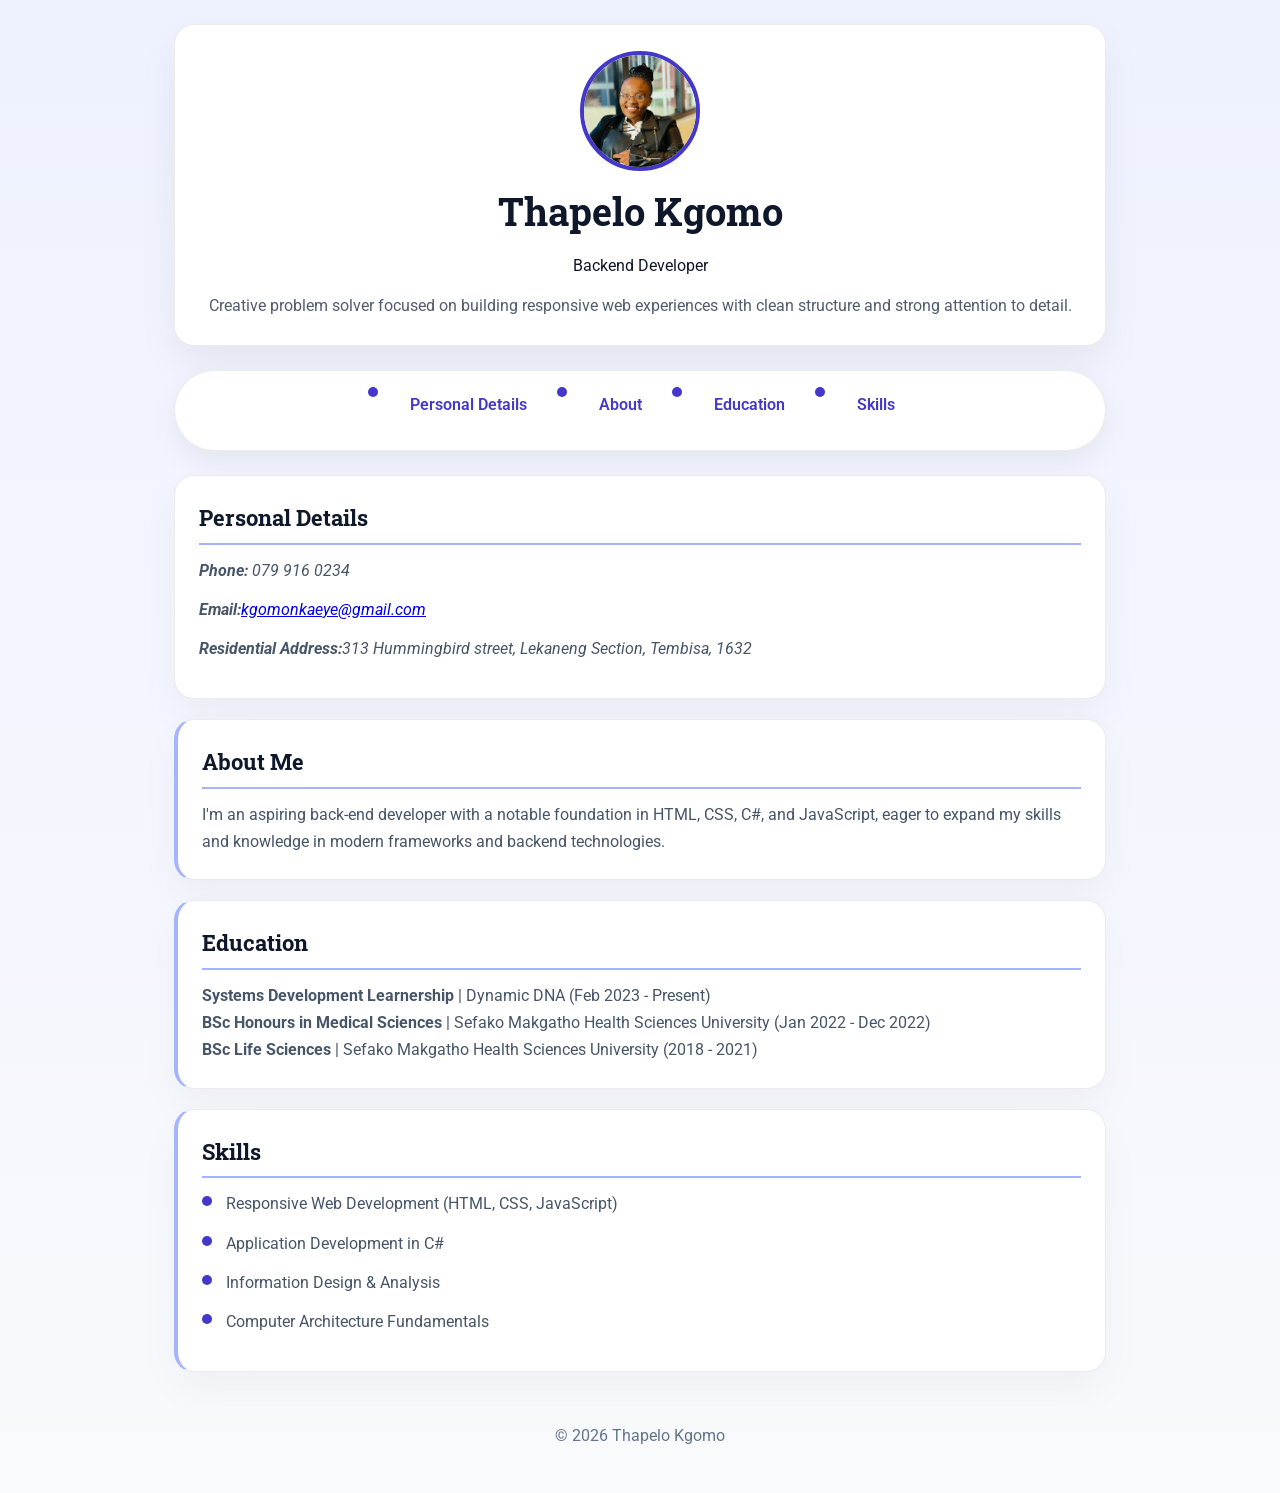
==== index.html @ 4e6461d1 "updated" ====
<!DOCTYPE html>
<html lang="en">
<head>
	<meta charset="UTF-8"> 
	<meta name="viewport" content="width=device-width, initial-scale=1.0">
	<title>MY CV</title>
	<link rel="stylesheet" href="style.css">
	<link href="https://fonts.googleapis.com/css2?family=Roboto:wght@300;400;500;700&family=Roboto+Slab:wght@400;700&display=swap" rel="stylesheet">
</head>
<body>
	<header>
		<figure> 
			<img src="IMG_2138.JPG" alt="Thapelo Kgomo Profile Photo" class="profile-photo">
			<figcaption>
				<h1>Thapelo Kgomo</h1>
				<p>Backend Developer</p>
				<p class="tagline">Creative problem solver focused on building responsive web experiences with clean structure and strong attention to detail.</p>
			</figcaption>
		</figure>   
	</header> 

	<nav>
		<ul>
			<li><a href="#personal-details">Personal Details</a></li>
			<li><a href="#About">About</a></li>
			<li><a href="#Education">Education</a></li>
			<li><a href="#Skills">Skills</a></li>
		</ul>
	</nav>

<main class="container">
		<section id="personal-details">
			<h2>Personal Details</h2>
			<address>
				<p><strong>Phone:</strong> 079 916 0234</p>
				<p><strong>Email:</strong><a href="mailto:kgomonkaeye@gmail.com">kgomonkaeye@gmail.com</a></p>
				<p><strong>Residential Address:</strong>313 Hummingbird street, Lekaneng Section, Tembisa, 1632</p>
			</address>
		</section>
		
		<section id="About">
			<h2>About Me</h2>
			<p>I'm an aspiring back-end developer with a notable foundation in HTML, CSS, C#, and JavaScript, eager to expand my skills and knowledge in modern frameworks and backend technologies.</p>
		</section>
		
		<section id="Education">
			<h2>Education</h2>
			<p><strong>Systems Development Learnership</strong> | Dynamic DNA (Feb 2023 - Present)</p>
			<p><strong>BSc Honours in Medical Sciences</strong> | Sefako Makgatho Health Sciences University (Jan 2022 - Dec 2022)</p>
			<p><strong>BSc Life Sciences</strong> | Sefako Makgatho Health Sciences University (2018 - 2021)</p>
		</section>
		
		<section id="Skills">
			<h2>Skills</h2>
			<ul>
				<li>Responsive Web Development (HTML, CSS, JavaScript)</li>
				<li>Application Development in C#</li>
				<li>Information Design & Analysis</li>
				<li>Computer Architecture Fundamentals</li>
			</ul>
		</section>
</main>

<footer>
	<p>&copy; 2026 Thapelo Kgomo</p>
</footer>

</body>
</html>
---- style.css ----
/* Reset */
* {
  margin: 0;
  padding: 0;
  box-sizing: border-box;
}

body {
  font-family: 'Roboto', sans-serif;
  line-height: 1.7;
  background: linear-gradient(180deg, #eef2ff 0%, #f8fafc 100%);
  color: #0f172a;
  max-width: 980px;
  margin: 0 auto;
  padding: 24px;
}

h1, h2 {
  font-family: 'Roboto Slab', serif;
}

h1 {
  font-size: 2.4em;
  color: #0f172a;
  margin-bottom: 8px;
}

h2 {
  font-size: 1.4em;
  color: #0f172a;
  margin-bottom: 12px;
  border-bottom: 2px solid #a5b4fc;
  padding-bottom: 6px;
}

header {
  text-align: center;
  margin-bottom: 24px;
  background: white;
  color: #0f172a;
  padding: 26px 24px;
  border-radius: 20px;
  border: 1px solid rgba(15, 23, 42, 0.08);
  box-shadow: 0 18px 40px rgba(15, 23, 42, 0.06);
}

.header-content {
  display: flex;
  align-items: center;
  justify-content: center;
  gap: 22px;
  flex-wrap: wrap;
}

.profile-photo {
  width: 120px;
  height: 120px;
  border-radius: 50%;
  object-fit: cover;
  border: 4px solid #4338ca;
}

.header-text {
  text-align: left;
  max-width: 520px;
}

.header-text p {
  font-size: 1.05em;
  color: #475569;
  margin-top: 10px;
}

.tagline {
  color: #475569;
  opacity: 0.95;
  margin-top: 12px;
}

nav {
  margin: 24px 0;
}

nav ul {
  display: flex;
  flex-wrap: wrap;
  justify-content: center;
  gap: 12px;
  list-style: none;
  background: white;
  padding: 10px 14px;
  border-radius: 999px;
  border: 1px solid rgba(15, 23, 42, 0.08);
  box-shadow: 0 12px 30px rgba(15, 23, 42, 0.06);
}

nav a {
  display: inline-block;
  text-decoration: none;
  color: #4338ca;
  font-weight: 600;
  padding: 10px 18px;
  border-radius: 999px;
  transition: background-color 0.25s ease, transform 0.25s ease, color 0.25s ease;
}

nav a:hover,
nav a:focus {
  background: rgba(67, 56, 202, 0.1);
  color: #1e3a8a;
  transform: translateY(-1px);
}

nav a.active {
  background: #4338ca;
  color: white;
}

.container {
  display: grid;
  gap: 20px;
}

section {
  background: white;
  padding: 24px;
  border-radius: 20px;
  border: 1px solid rgba(15, 23, 42, 0.08);
  box-shadow: 0 18px 40px rgba(15, 23, 42, 0.04);
}

section h2 {
  font-size: 1.35em;
}

section p,
section address,
section ul {
  color: #475569;
}

section:not(:first-child) {
  border-left: 4px solid #a5b4fc;
}

section p,
section address,
section ul {
  color: #475569;
}

address p {
  margin-bottom: 12px;
}

ul {
  list-style: none;
  padding-left: 0;
}

ul li {
  margin-bottom: 12px;
  padding-left: 24px;
  position: relative;
}

ul li:before {
  content: "";
  width: 10px;
  height: 10px;
  background: #4338ca;
  border-radius: 50%;
  position: absolute;
  left: 0;
  top: 6px;
}

footer {
  text-align: center;
  margin-top: 30px;
  padding: 20px 0;
  color: #64748b;
}

/* Responsive */
@media (max-width: 700px) {
  .header-content {
    flex-direction: column;
    text-align: center;
  }
  .header-text {
    text-align: center;
  }
  body {
    padding: 16px;
  }
  section {
    padding: 22px;
  }
  nav ul {
    justify-content: center;
  }
}

@media (max-width: 900px) {
  .container {
    grid-template-columns: 1fr;
  }
}

@media (max-width: 700px) {
  .header-content {
    flex-direction: column;
    text-align: center;
  }
  .header-text {
    text-align: center;
  }
  body {
    padding: 16px;
  }
  section {
    padding: 22px;
  }
  nav ul {
    justify-content: center;
  }
}

@media (max-width: 520px) {
  nav ul {
    flex-direction: column;
    gap: 10px;
    padding: 12px;
  }
  nav a {
    width: 100%;
    text-align: center;
  }
}
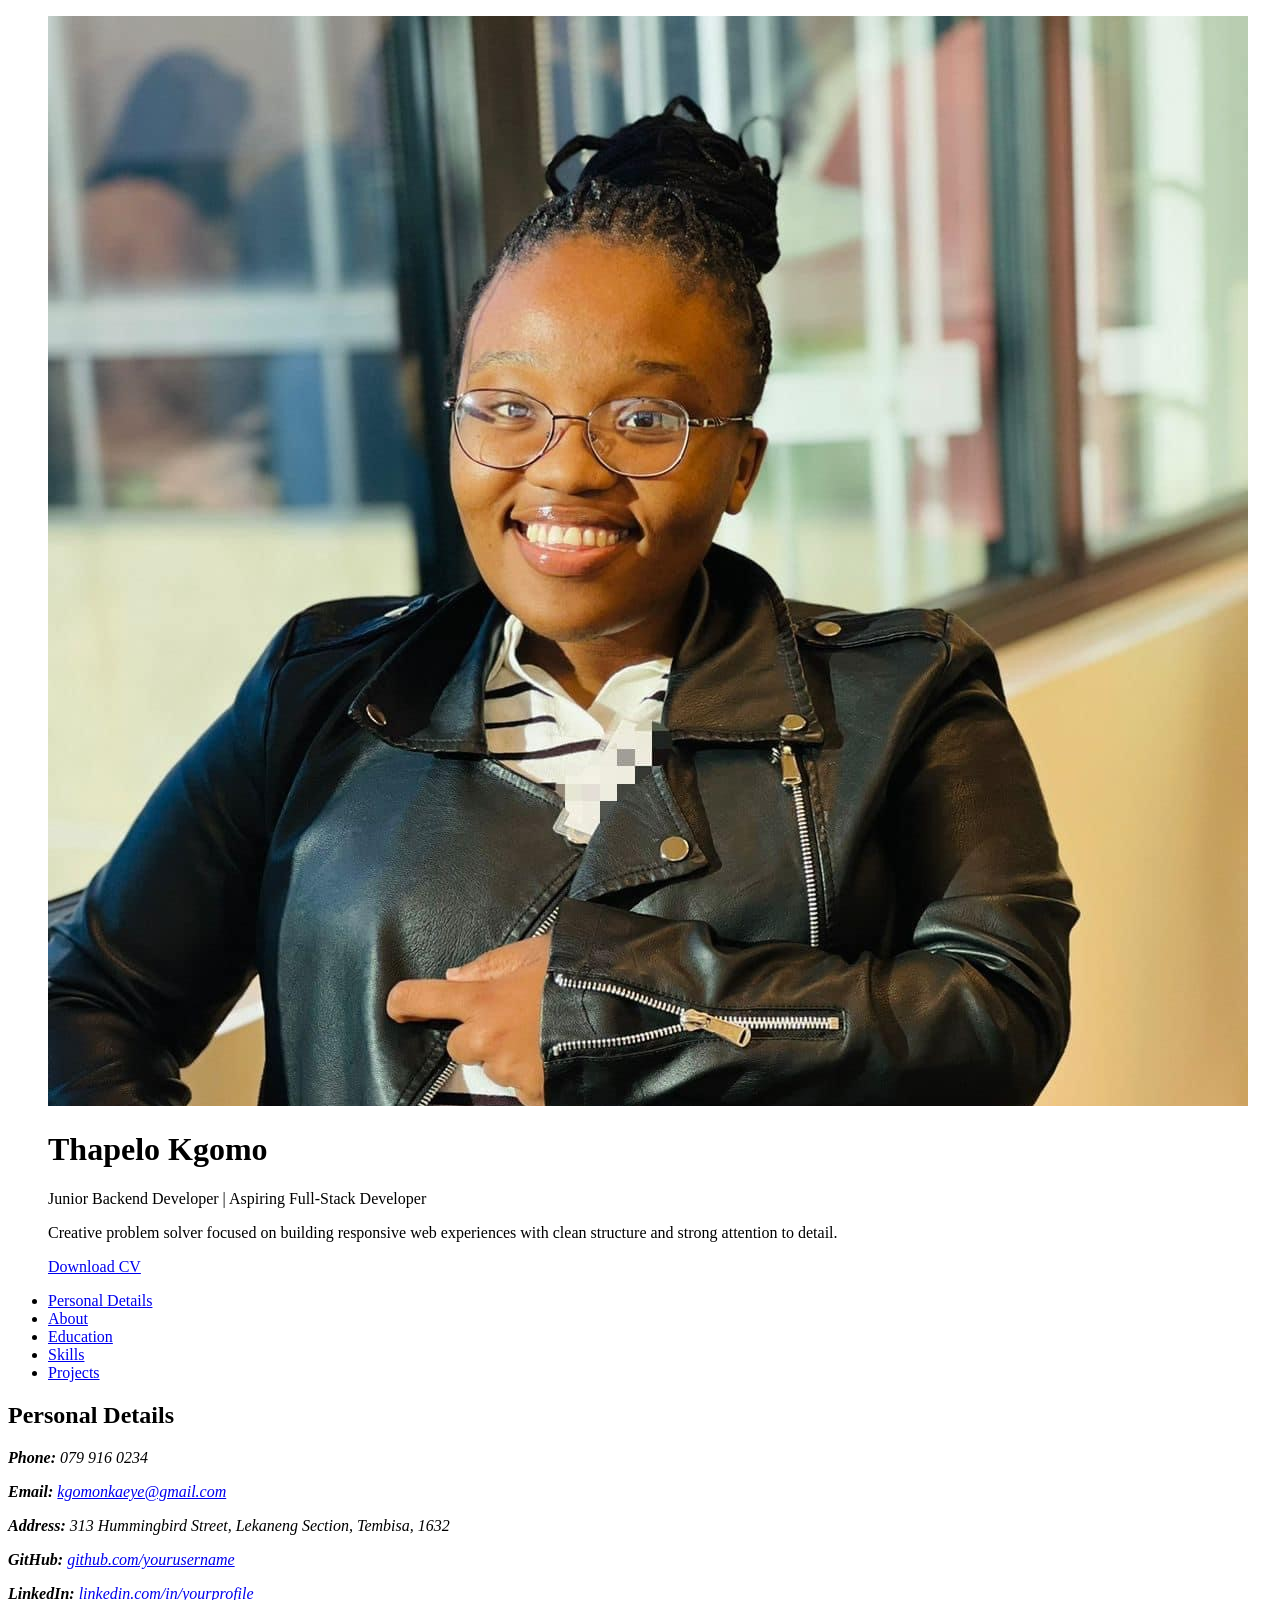
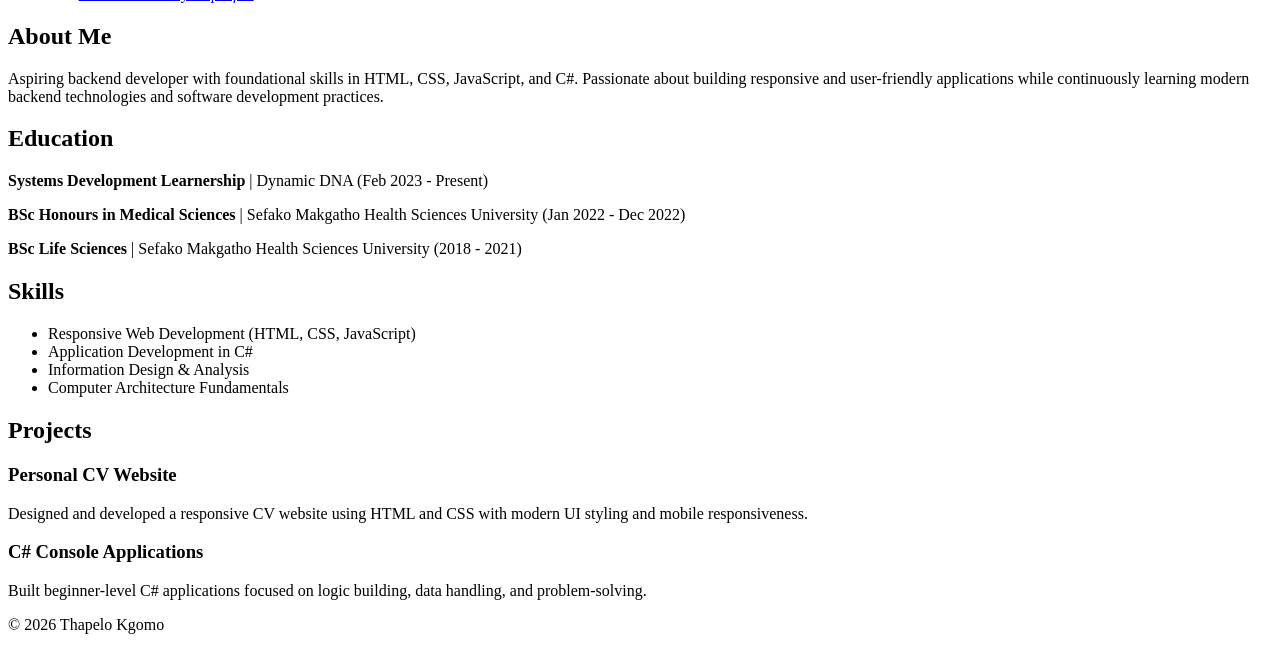
==== commit 9c56bac2: "new cv template" ====
--- a/index.html
+++ b/index.html
@@ -1,72 +1,181 @@
 <!DOCTYPE html>
 <html lang="en">
 <head>
-	<meta charset="UTF-8"> 
-	<meta name="viewport" content="width=device-width, initial-scale=1.0">
-	<title>MY CV</title>
-	<link rel="stylesheet" href="style.css">
-	<link href="https://fonts.googleapis.com/css2?family=Roboto:wght@300;400;500;700&family=Roboto+Slab:wght@400;700&display=swap" rel="stylesheet">
+  <meta charset="UTF-8">
+  <meta name="viewport" content="width=device-width, initial-scale=1.0">
+
+  <title>Thapelo Kgomo | Backend Developer</title>
+
+  <link rel="stylesheet" href="style.css">
+
+  <link href="https://fonts.googleapis.com/css2?family=Roboto:wght@300;400;500;700&family=Roboto+Slab:wght@400;700&display=swap" rel="stylesheet">
 </head>
+
 <body>
-	<header>
-		<figure> 
-			<img src="IMG_2138.JPG" alt="Thapelo Kgomo Profile Photo" class="profile-photo">
-			<figcaption>
-				<h1>Thapelo Kgomo</h1>
-				<p>Backend Developer</p>
-				<p class="tagline">Creative problem solver focused on building responsive web experiences with clean structure and strong attention to detail.</p>
-			</figcaption>
-		</figure>   
-	</header> 
 
-	<nav>
-		<ul>
-			<li><a href="#personal-details">Personal Details</a></li>
-			<li><a href="#About">About</a></li>
-			<li><a href="#Education">Education</a></li>
-			<li><a href="#Skills">Skills</a></li>
-		</ul>
-	</nav>
+  <header>
+    <figure>
+      <img src="IMG_2138.JPG"
+           alt="Thapelo Kgomo Profile Photo"
+           class="profile-photo">
 
-<main class="container">
-		<section id="personal-details">
-			<h2>Personal Details</h2>
-			<address>
-				<p><strong>Phone:</strong> 079 916 0234</p>
-				<p><strong>Email:</strong><a href="mailto:kgomonkaeye@gmail.com">kgomonkaeye@gmail.com</a></p>
-				<p><strong>Residential Address:</strong>313 Hummingbird street, Lekaneng Section, Tembisa, 1632</p>
-			</address>
-		</section>
-		
-		<section id="About">
-			<h2>About Me</h2>
-			<p>I'm an aspiring back-end developer with a notable foundation in HTML, CSS, C#, and JavaScript, eager to expand my skills and knowledge in modern frameworks and backend technologies.</p>
-		</section>
-		
-		<section id="Education">
-			<h2>Education</h2>
-			<p><strong>Systems Development Learnership</strong> | Dynamic DNA (Feb 2023 - Present)</p>
-			<p><strong>BSc Honours in Medical Sciences</strong> | Sefako Makgatho Health Sciences University (Jan 2022 - Dec 2022)</p>
-			<p><strong>BSc Life Sciences</strong> | Sefako Makgatho Health Sciences University (2018 - 2021)</p>
-		</section>
-		
-		<section id="Skills">
-			<h2>Skills</h2>
-			<ul>
-				<li>Responsive Web Development (HTML, CSS, JavaScript)</li>
-				<li>Application Development in C#</li>
-				<li>Information Design & Analysis</li>
-				<li>Computer Architecture Fundamentals</li>
-			</ul>
-		</section>
-</main>
+      <figcaption>
+        <h1>Thapelo Kgomo</h1>
 
-<footer>
-	<p>&copy; 2026 Thapelo Kgomo</p>
-</footer>
+        <p class="job-title">
+          Junior Backend Developer | Aspiring Full-Stack Developer
+        </p>
+
+        <p class="tagline">
+          Creative problem solver focused on building responsive
+          web experiences with clean structure and strong attention
+          to detail.
+        </p>
+
+        <a href="Thapelo_Kgomo_CV.pdf"
+           class="cv-button"
+           download>
+          Download CV
+        </a>
+      </figcaption>
+    </figure>
+  </header>
+
+  <nav aria-label="Main Navigation">
+    <ul>
+      <li><a href="#personal-details">Personal Details</a></li>
+      <li><a href="#about">About</a></li>
+      <li><a href="#education">Education</a></li>
+      <li><a href="#skills">Skills</a></li>
+      <li><a href="#projects">Projects</a></li>
+    </ul>
+  </nav>
+
+  <main class="container">
+
+    <!-- Personal Details -->
+    <section id="personal-details">
+      <h2>Personal Details</h2>
+
+      <address>
+
+        <p>
+          <strong>Phone:</strong>
+          079 916 0234
+        </p>
+
+        <p>
+          <strong>Email:</strong>
+
+          <a href="mailto:kgomonkaeye@gmail.com"
+             aria-label="Send email to Thapelo Kgomo">
+            kgomonkaeye@gmail.com
+          </a>
+        </p>
+
+        <p>
+          <strong>Address:</strong>
+          313 Hummingbird Street,
+          Lekaneng Section,
+          Tembisa, 1632
+        </p>
+
+        <p>
+          <strong>GitHub:</strong>
+
+          <a href="https://github.com/yourusername"
+             target="_blank">
+            github.com/yourusername
+          </a>
+        </p>
+
+        <p>
+          <strong>LinkedIn:</strong>
+
+          <a href="https://linkedin.com/in/yourprofile"
+             target="_blank">
+            linkedin.com/in/yourprofile
+          </a>
+        </p>
+
+      </address>
+    </section>
+
+    <!-- About -->
+    <section id="about">
+      <h2>About Me</h2>
+
+      <p>
+        Aspiring backend developer with foundational skills in HTML,
+        CSS, JavaScript, and C#. Passionate about building responsive
+        and user-friendly applications while continuously learning
+        modern backend technologies and software development practices.
+      </p>
+    </section>
+
+    <!-- Education -->
+    <section id="education">
+      <h2>Education</h2>
+
+      <p>
+        <strong>Systems Development Learnership</strong> |
+        Dynamic DNA (Feb 2023 - Present)
+      </p>
+
+      <p>
+        <strong>BSc Honours in Medical Sciences</strong> |
+        Sefako Makgatho Health Sciences University
+        (Jan 2022 - Dec 2022)
+      </p>
+
+      <p>
+        <strong>BSc Life Sciences</strong> |
+        Sefako Makgatho Health Sciences University
+        (2018 - 2021)
+      </p>
+    </section>
+
+    <!-- Skills -->
+    <section id="skills">
+      <h2>Skills</h2>
+
+      <ul>
+        <li>Responsive Web Development (HTML, CSS, JavaScript)</li>
+        <li>Application Development in C#</li>
+        <li>Information Design & Analysis</li>
+        <li>Computer Architecture Fundamentals</li>
+      </ul>
+    </section>
+
+    <!-- Projects -->
+    <section id="projects">
+      <h2>Projects</h2>
+
+      <article class="project-card">
+        <h3>Personal CV Website</h3>
+
+        <p>
+          Designed and developed a responsive CV website using
+          HTML and CSS with modern UI styling and mobile responsiveness.
+        </p>
+      </article>
+
+      <article class="project-card">
+        <h3>C# Console Applications</h3>
+
+        <p>
+          Built beginner-level C# applications focused on
+          logic building, data handling, and problem-solving.
+        </p>
+      </article>
+
+    </section>
+
+  </main>
+
+  <footer>
+    <p>&copy; 2026 Thapelo Kgomo</p>
+  </footer>
 
 </body>
-</html>
-	
-	
-		
+</html>
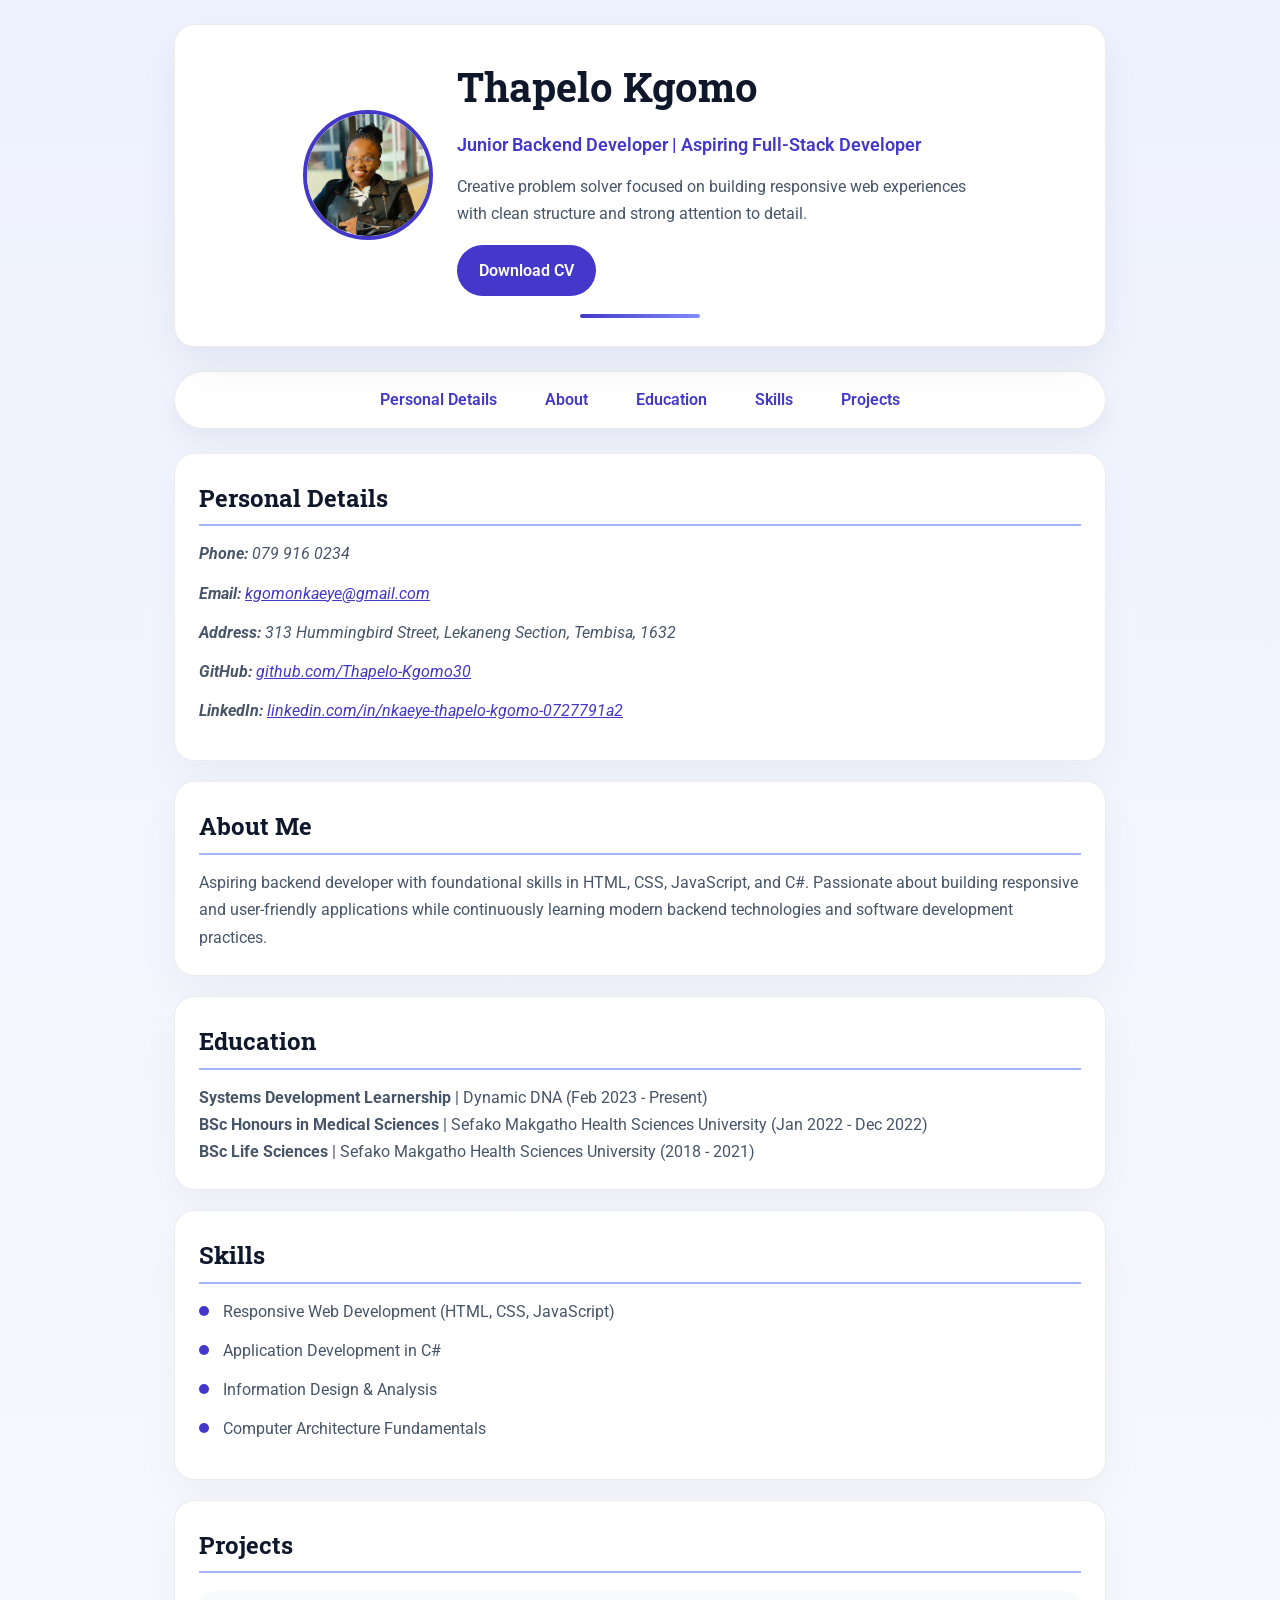
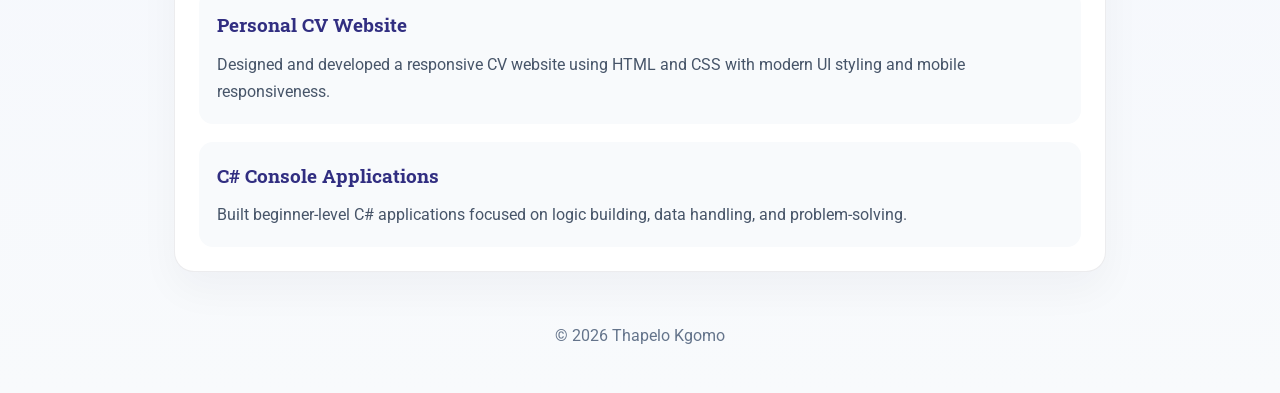
==== commit 5dfc53b6: "l added profile links" ====
--- a/index.html
+++ b/index.html
@@ -6,7 +6,7 @@
 
   <title>Thapelo Kgomo | Backend Developer</title>
 
-  <link rel="stylesheet" href="style.css">
+  <link rel="stylesheet" href="css/style.css">
 
   <link href="https://fonts.googleapis.com/css2?family=Roboto:wght@300;400;500;700&family=Roboto+Slab:wght@400;700&display=swap" rel="stylesheet">
 </head>
@@ -83,18 +83,18 @@
         <p>
           <strong>GitHub:</strong>
 
-          <a href="https://github.com/yourusername"
+          <a href="https://github.com/Thapelo-Kgomo30"
              target="_blank">
-            github.com/yourusername
+            github.com/Thapelo-Kgomo30
           </a>
         </p>
 
         <p>
           <strong>LinkedIn:</strong>
 
-          <a href="https://linkedin.com/in/yourprofile"
+          <a href="https://www.linkedin.com/in/nkaeye-thapelo-kgomo-0727791a2"
              target="_blank">
-            linkedin.com/in/yourprofile
+            linkedin.com/in/nkaeye-thapelo-kgomo-0727791a2
           </a>
         </p>
 
--- a/css/style.css
+++ b/css/style.css
@@ -0,0 +1,281 @@
+/* RESET */
+* {
+  margin: 0;
+  padding: 0;
+  box-sizing: border-box;
+}
+
+/* SMOOTH SCROLL */
+html {
+  scroll-behavior: smooth;
+}
+
+/* BODY */
+body {
+  font-family: 'Roboto', sans-serif;
+  line-height: 1.7;
+  background: linear-gradient(180deg, #eef2ff 0%, #f8fafc 100%);
+  color: #0f172a;
+  max-width: 980px;
+  margin: 0 auto;
+  padding: 24px;
+}
+
+/* HEADINGS */
+h1,
+h2,
+h3 {
+  font-family: 'Roboto Slab', serif;
+}
+
+h1 {
+  font-size: 2.5rem;
+  margin-bottom: 10px;
+}
+
+h2 {
+  font-size: 1.5rem;
+  margin-bottom: 14px;
+  border-bottom: 2px solid #a5b4fc;
+  padding-bottom: 6px;
+}
+
+h3 {
+  margin-bottom: 10px;
+  color: #312e81;
+}
+
+/* HEADER */
+header {
+  text-align: center;
+  margin-bottom: 24px;
+  background: white;
+  padding: 28px;
+  border-radius: 20px;
+  border: 1px solid rgba(15, 23, 42, 0.08);
+  box-shadow: 0 18px 40px rgba(15, 23, 42, 0.06);
+  position: relative;
+}
+
+header::after {
+  content: "";
+  display: block;
+  width: 120px;
+  height: 4px;
+  margin: 18px auto 0;
+  border-radius: 999px;
+  background: linear-gradient(90deg, #4338ca, #818cf8);
+}
+
+header figure {
+  display: flex;
+  align-items: center;
+  justify-content: center;
+  gap: 24px;
+  flex-wrap: wrap;
+}
+
+header figcaption {
+  text-align: left;
+  max-width: 520px;
+}
+
+.job-title {
+  font-size: 1.1rem;
+  font-weight: 600;
+  color: #4338ca;
+}
+
+.tagline {
+  margin-top: 12px;
+  color: #475569;
+}
+
+/* PROFILE PHOTO */
+.profile-photo {
+  width: 130px;
+  height: 130px;
+  border-radius: 50%;
+  object-fit: cover;
+  border: 4px solid #4338ca;
+}
+
+/* DOWNLOAD BUTTON */
+.cv-button {
+  display: inline-block;
+  margin-top: 18px;
+  padding: 12px 22px;
+  background: #4338ca;
+  color: white;
+  text-decoration: none;
+  border-radius: 999px;
+  font-weight: 600;
+  transition: 0.3s ease;
+}
+
+.cv-button:hover {
+  background: #312e81;
+  transform: translateY(-2px);
+}
+
+/* NAVIGATION */
+nav {
+  margin: 24px 0;
+}
+
+nav ul {
+  display: flex;
+  justify-content: center;
+  gap: 12px;
+  flex-wrap: wrap;
+  list-style: none;
+  background: white;
+  padding: 14px;
+  border-radius: 999px;
+  border: 1px solid rgba(15, 23, 42, 0.08);
+  box-shadow: 0 12px 30px rgba(15, 23, 42, 0.06);
+}
+
+nav a {
+  text-decoration: none;
+  color: #4338ca;
+  font-weight: 600;
+  padding: 10px 18px;
+  border-radius: 999px;
+  transition: 0.3s ease;
+}
+
+nav a:hover {
+  background: rgba(67, 56, 202, 0.1);
+  transform: translateY(-2px);
+}
+
+/* MAIN CONTAINER */
+.container {
+  display: grid;
+  gap: 20px;
+}
+
+/* SECTIONS */
+section {
+  background: white;
+  padding: 24px;
+  border-radius: 20px;
+  border-left: 4px solid #a5b4fc;
+  border: 1px solid rgba(15, 23, 42, 0.08);
+  box-shadow: 0 18px 40px rgba(15, 23, 42, 0.04);
+
+  transition:
+    transform 0.25s ease,
+    box-shadow 0.25s ease;
+}
+
+section:hover {
+  transform: translateY(-4px);
+  box-shadow: 0 24px 50px rgba(15, 23, 42, 0.08);
+}
+
+/* TEXT */
+section p,
+section ul,
+section address {
+  color: #475569;
+}
+
+address p {
+  margin-bottom: 12px;
+}
+
+/* LINKS */
+a {
+  color: #4338ca;
+}
+
+a:hover {
+  color: #312e81;
+}
+
+/* SKILLS */
+section ul {
+  list-style: none;
+}
+
+section ul li {
+  margin-bottom: 12px;
+  padding-left: 24px;
+  position: relative;
+}
+
+section ul li::before {
+  content: "";
+  width: 10px;
+  height: 10px;
+  background: #4338ca;
+  border-radius: 50%;
+  position: absolute;
+  left: 0;
+  top: 8px;
+}
+
+/* PROJECTS */
+.project-card {
+  margin-top: 18px;
+  padding: 18px;
+  background: #f8fafc;
+  border-radius: 14px;
+}
+
+/* FOOTER */
+footer {
+  text-align: center;
+  margin-top: 30px;
+  padding: 20px 0;
+  color: #64748b;
+}
+
+/* TABLET */
+@media (max-width: 900px) {
+  .container {
+    grid-template-columns: 1fr;
+  }
+}
+
+/* MOBILE */
+@media (max-width: 700px) {
+
+  body {
+    padding: 16px;
+  }
+
+  header figure {
+    flex-direction: column;
+    text-align: center;
+  }
+
+  header figcaption {
+    text-align: center;
+  }
+
+  section {
+    padding: 20px;
+  }
+}
+
+/* SMALL MOBILE */
+@media (max-width: 520px) {
+
+  nav ul {
+    flex-direction: column;
+    border-radius: 20px;
+  }
+
+  nav li {
+    width: 100%;
+  }
+
+  nav a {
+    display: block;
+    width: 100%;
+    text-align: center;
+  }
+}
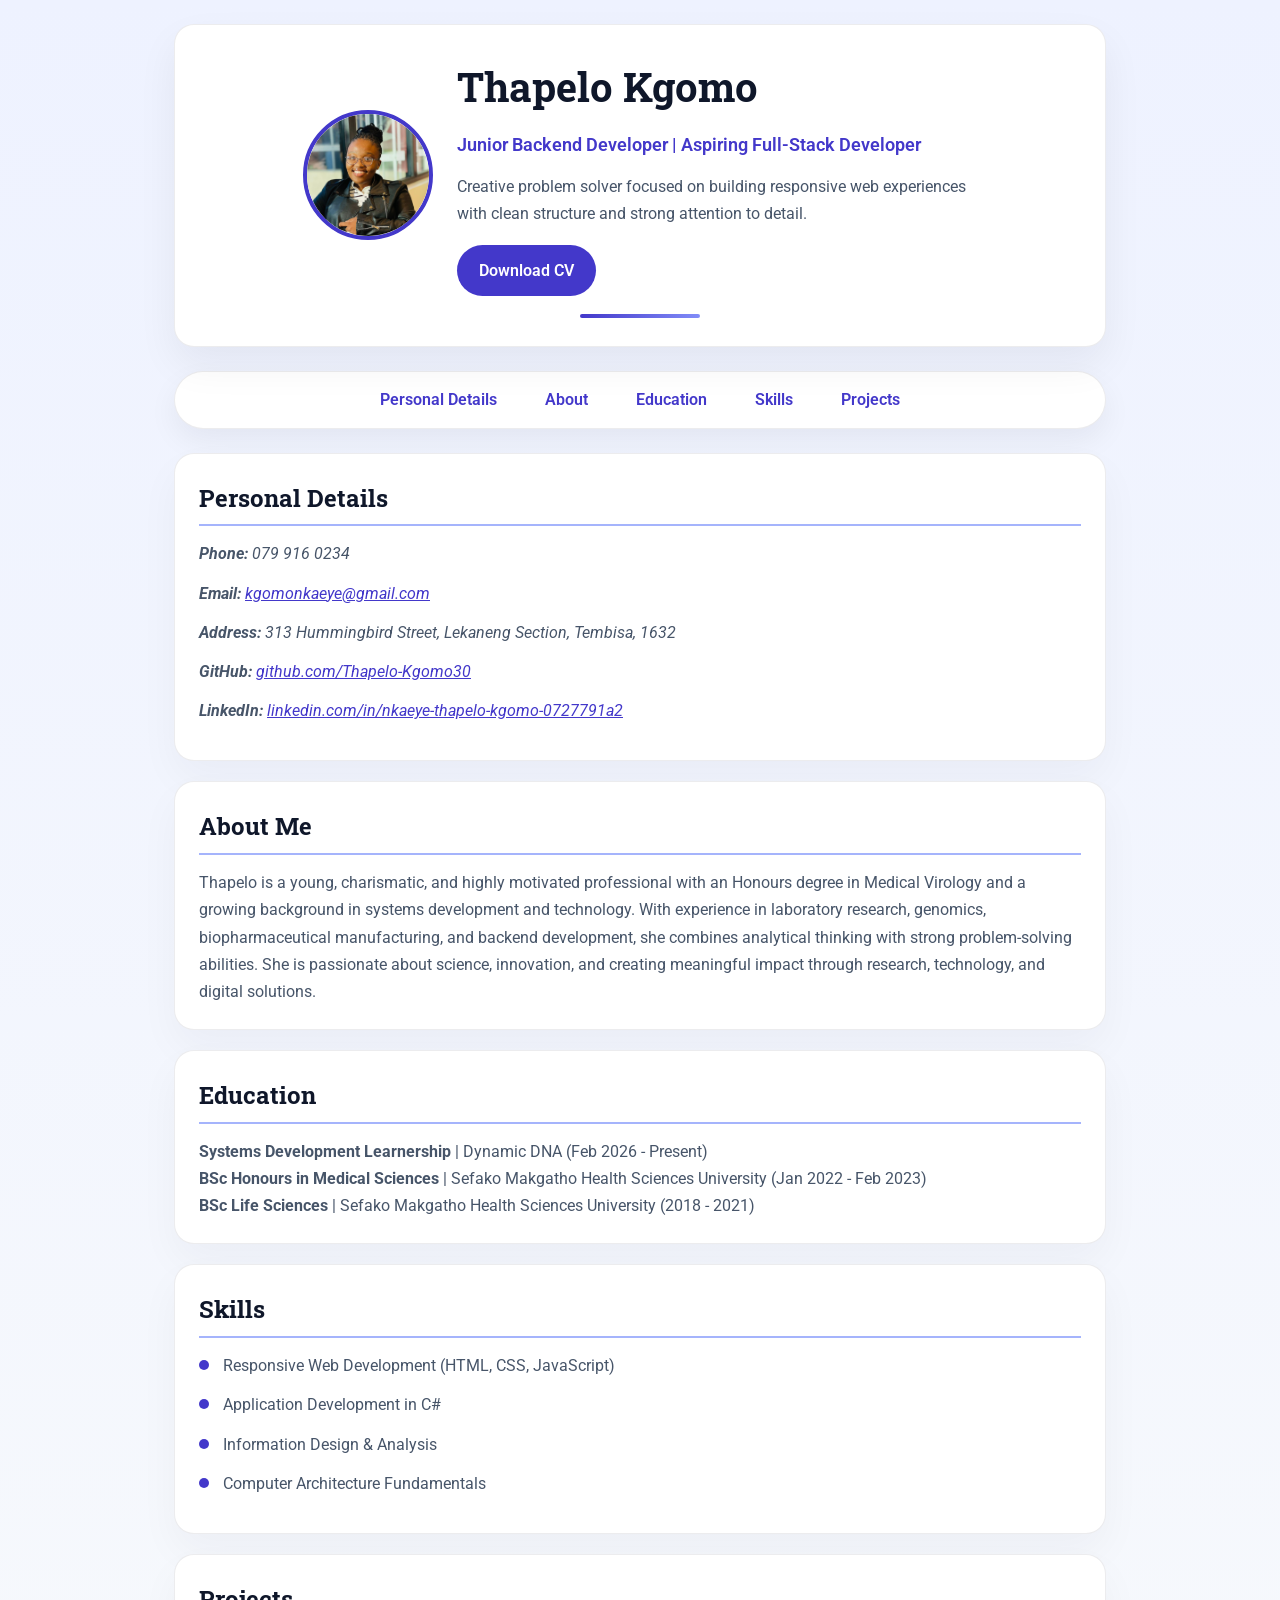
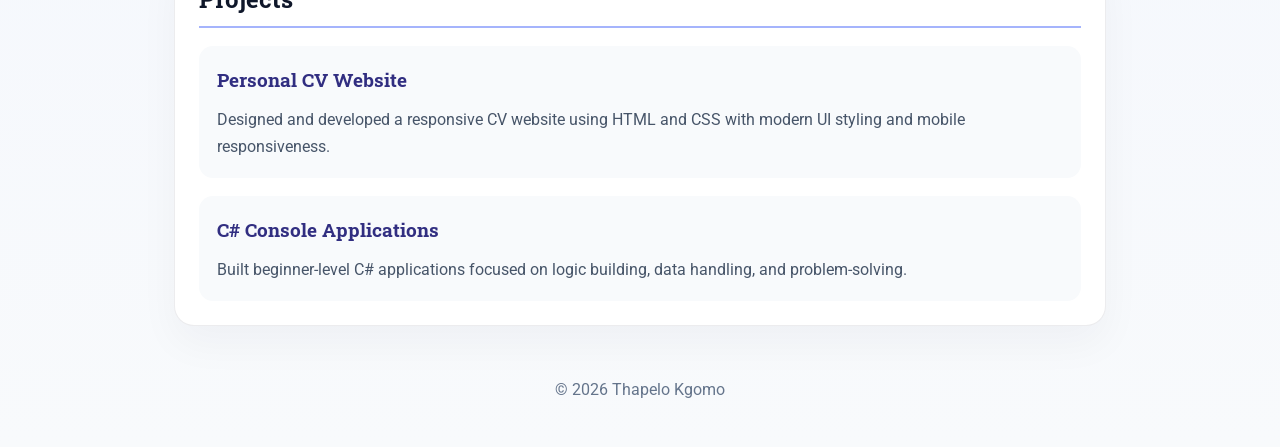
==== commit 03b503c7: "Updated About section" ====
--- a/index.html
+++ b/index.html
@@ -15,7 +15,7 @@
 
   <header>
     <figure>
-      <img src="IMG_2138.JPG"
+      <img src="Images/IMG_2138.JPG"
            alt="Thapelo Kgomo Profile Photo"
            class="profile-photo">
 
@@ -106,10 +106,14 @@
       <h2>About Me</h2>
 
       <p>
-        Aspiring backend developer with foundational skills in HTML,
-        CSS, JavaScript, and C#. Passionate about building responsive
-        and user-friendly applications while continuously learning
-        modern backend technologies and software development practices.
+        Thapelo is a young, charismatic, and highly motivated professional
+		with an Honours degree in Medical Virology and a growing background
+		in systems development and technology. With experience in laboratory
+		research, genomics, biopharmaceutical manufacturing, and backend
+		development, she combines analytical thinking with strong
+		problem-solving abilities. She is passionate about science,
+		innovation, and creating meaningful impact through research,
+		technology, and digital solutions.
       </p>
     </section>
 
@@ -119,13 +123,13 @@
 
       <p>
         <strong>Systems Development Learnership</strong> |
-        Dynamic DNA (Feb 2023 - Present)
+        Dynamic DNA (Feb 2026 - Present)
       </p>
 
       <p>
         <strong>BSc Honours in Medical Sciences</strong> |
         Sefako Makgatho Health Sciences University
-        (Jan 2022 - Dec 2022)
+        (Jan 2022 - Feb 2023)
       </p>
 
       <p>
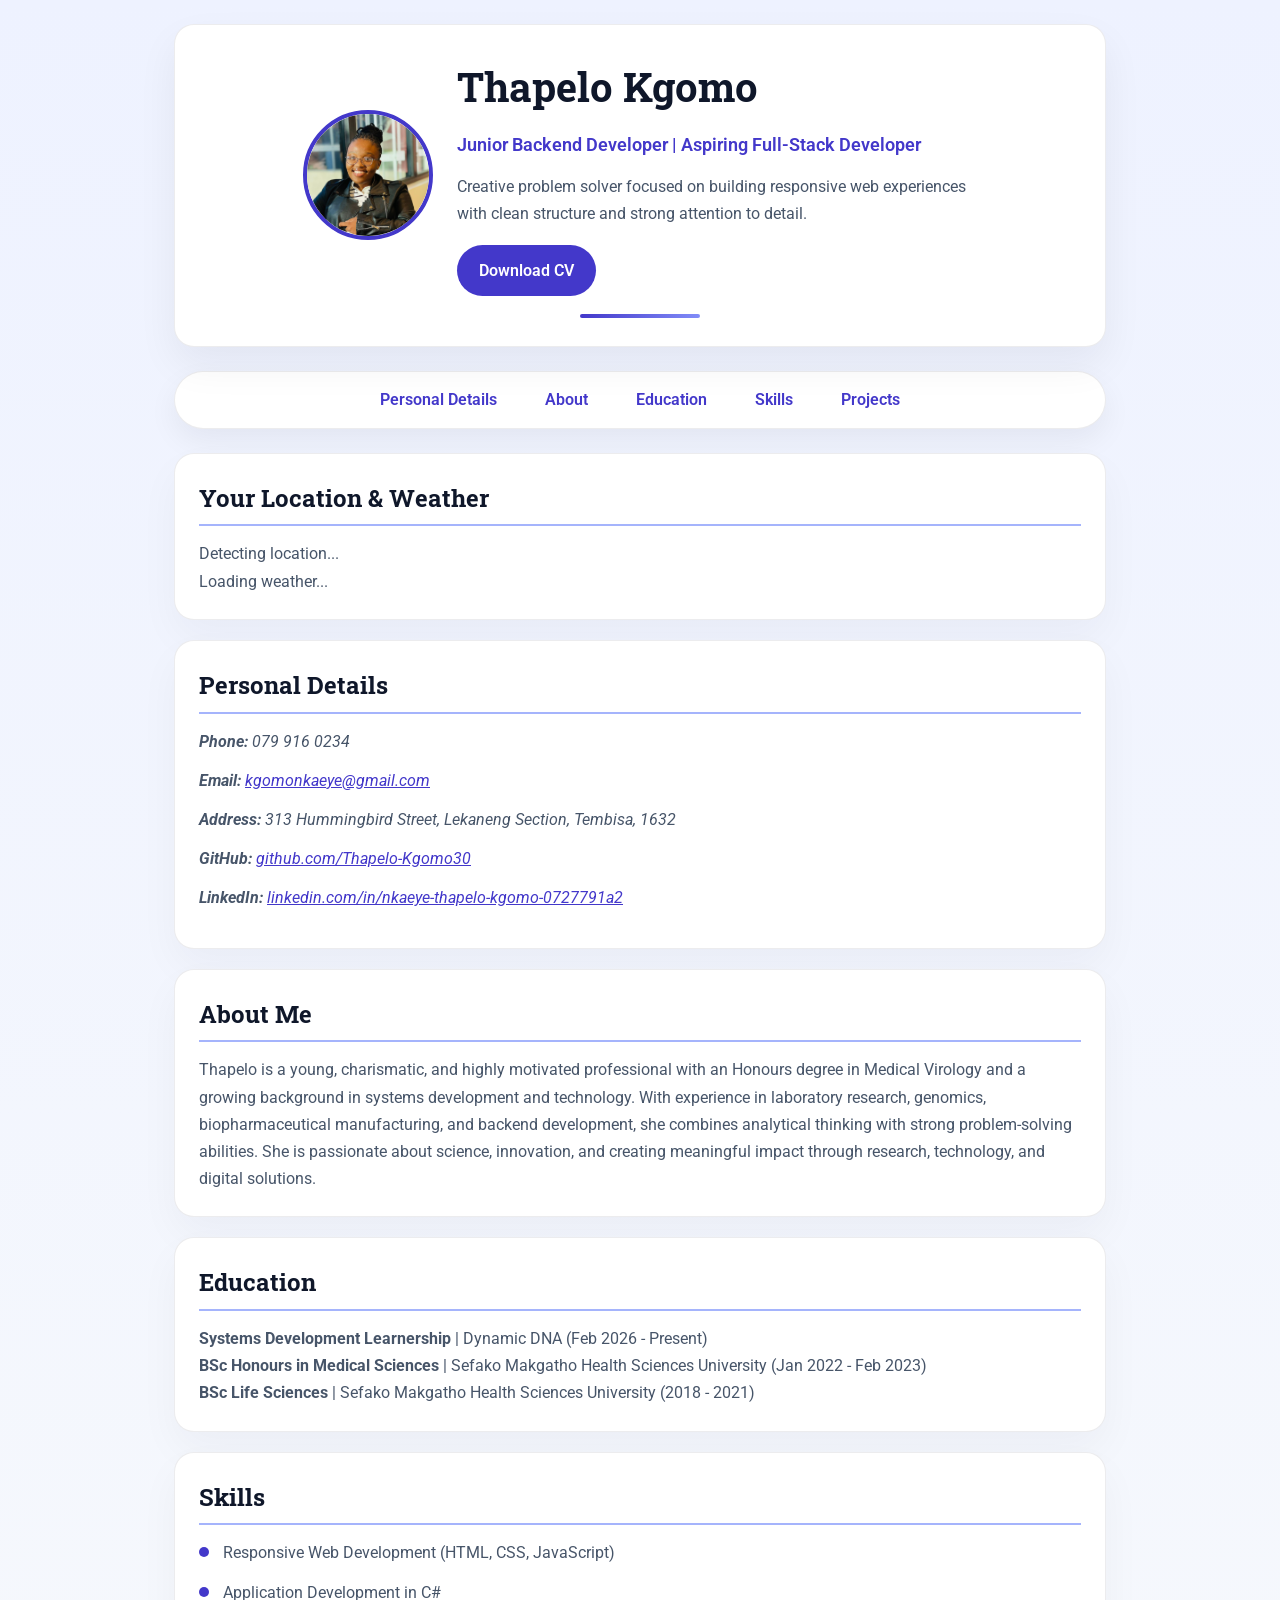
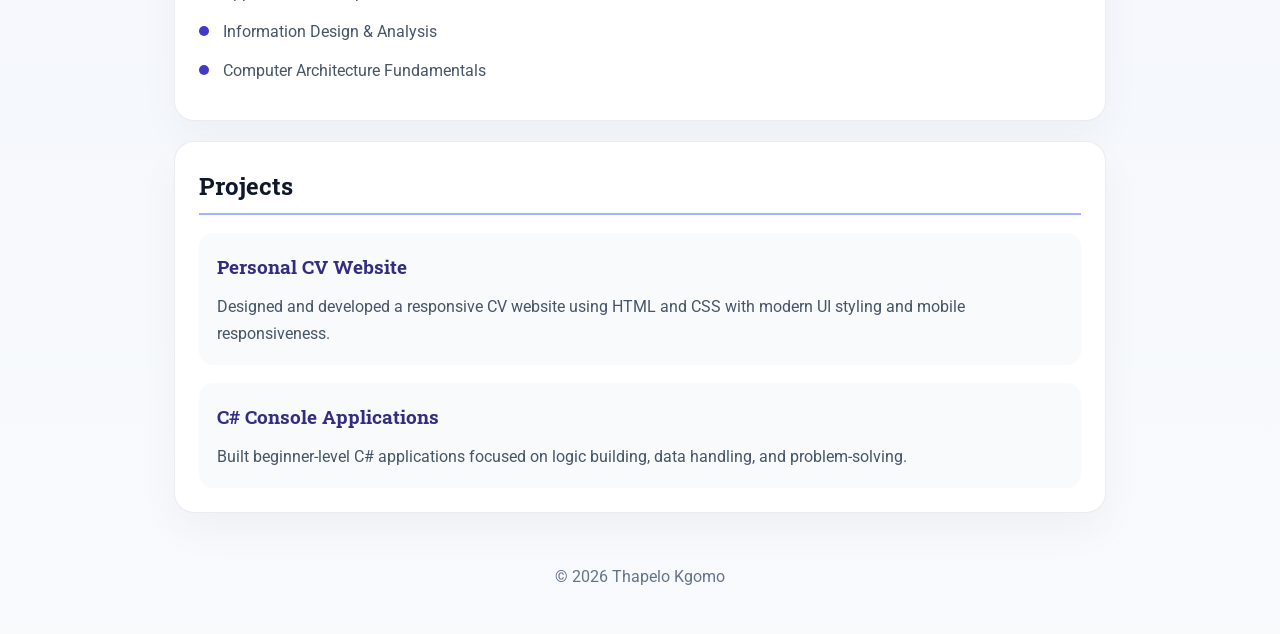
==== commit 4f3ac39d: "Added semantic HTML weather and geolocation feature" ====
--- a/index.html
+++ b/index.html
@@ -53,6 +53,25 @@
 
   <main class="container">
 
+    <!-- WEATHER SECTION -->
+        <section id="weather-section">
+
+            <h2>Your Location & Weather</h2>
+
+            <article id="weather-box">
+
+                <p id="location">
+                    Detecting location...
+                </p>
+
+                <p id="weather">
+                    Loading weather...
+                </p>
+
+            </article>
+        </section>
+
+
     <!-- Personal Details -->
     <section id="personal-details">
       <h2>Personal Details</h2>
@@ -180,6 +199,6 @@
   <footer>
     <p>&copy; 2026 Thapelo Kgomo</p>
   </footer>
-
+ <script src="script.js"></script>
 </body>
 </html>
